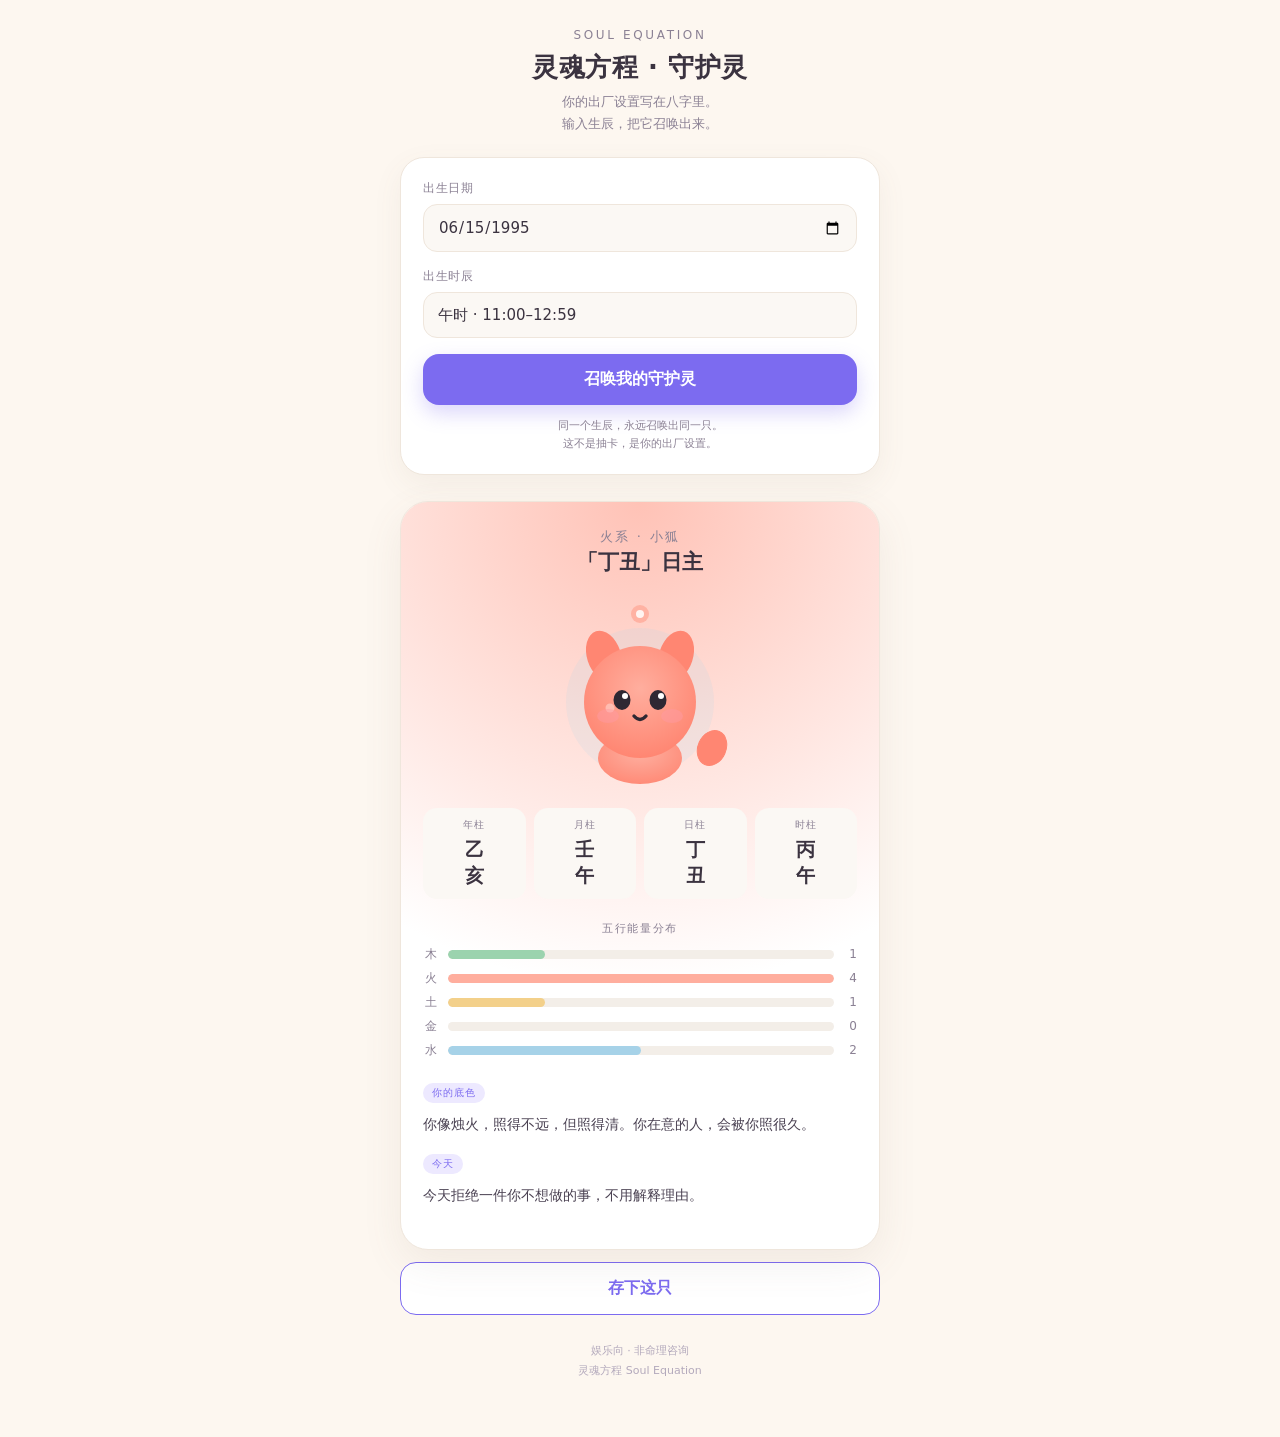
==== index.html @ 12e969fd "feat: 八字守护灵生成器（四柱 + 五行 + 确定性形象 + 卡片导出）" ====
<!DOCTYPE html>
<html lang="zh-CN">
<head>
<meta charset="UTF-8">
<meta name="viewport" content="width=device-width,initial-scale=1,viewport-fit=cover">
<title>灵魂方程 · 你的守护灵</title>
<style>
  :root{
    --bg:#FDF7F0; --ink:#3B3340; --sub:#8B8194;
    --card:#FFFFFF; --line:#EFE6DC;
    --wood:#9BD3AE; --fire:#FFAE9E; --earth:#F3D08A; --metal:#CFCFE6; --water:#A6D2E8;
    --accent:#7C6BF0; --accent-soft:#EDE9FF;
  }
  *{box-sizing:border-box;-webkit-tap-highlight-color:transparent}
  body{
    margin:0;background:var(--bg);color:var(--ink);
    font-family:"PingFang SC","Hiragino Sans GB","Microsoft YaHei",system-ui,-apple-system,sans-serif;
    min-height:100vh;
  }
  .wrap{max-width:520px;margin:0 auto;padding:28px 20px 56px}
  header{text-align:center;margin-bottom:22px}
  .eyebrow{font-size:12px;letter-spacing:.22em;color:var(--sub);margin-bottom:8px}
  h1{font-size:26px;margin:0 0 6px;font-weight:700;letter-spacing:.02em}
  .tagline{font-size:13px;color:var(--sub);line-height:1.7}
  .panel{
    background:var(--card);border:1px solid var(--line);border-radius:24px;
    padding:22px;box-shadow:0 10px 30px rgba(120,100,90,.07);
  }
  label{display:block;font-size:12px;color:var(--sub);margin:0 0 7px;letter-spacing:.06em}
  .field{margin-bottom:16px}
  input[type=date],select{
    width:100%;padding:13px 14px;font-size:15px;color:var(--ink);
    background:#FBF8F4;border:1px solid var(--line);border-radius:14px;
    font-family:inherit;appearance:none;outline:none;
  }
  input[type=date]:focus,select:focus{border-color:var(--accent);background:#fff}
  button{
    width:100%;padding:15px;font-size:16px;font-weight:600;font-family:inherit;
    color:#fff;background:var(--accent);border:0;border-radius:16px;cursor:pointer;
    transition:transform .12s ease,box-shadow .12s ease;
    box-shadow:0 8px 20px rgba(124,107,240,.28);
  }
  button:active{transform:translateY(1px) scale(.995)}
  button.ghost{
    background:#fff;color:var(--accent);border:1.5px solid var(--accent);
    box-shadow:none;margin-top:12px;
  }
  .hint{font-size:11px;color:var(--sub);text-align:center;margin-top:12px;line-height:1.6}

  #result{display:none;margin-top:26px}
  .spirit-card{
    background:var(--card);border:1px solid var(--line);border-radius:28px;
    padding:26px 22px;text-align:center;box-shadow:0 14px 40px rgba(120,100,90,.09);
    position:relative;overflow:hidden;
  }
  .spirit-card::before{
    content:"";position:absolute;inset:0;background:
      radial-gradient(circle at 50% 0%, var(--halo, #EDE9FF) 0%, transparent 62%);
    opacity:.75;pointer-events:none;
  }
  .spirit-card > *{position:relative}
  .spirit-name{font-size:13px;letter-spacing:.18em;color:var(--sub);margin-bottom:2px}
  .spirit-title{font-size:21px;font-weight:700;margin-bottom:14px}
  svg.spirit{width:200px;height:200px;display:block;margin:0 auto 6px}

  .pillars{display:grid;grid-template-columns:repeat(4,1fr);gap:8px;margin:18px 0 6px}
  .pillar{background:#FBF8F4;border-radius:14px;padding:10px 4px}
  .pillar .k{font-size:10px;color:var(--sub);letter-spacing:.1em;margin-bottom:5px}
  .pillar .v{font-size:19px;line-height:1.35;font-weight:600}
  .pillar .v span{display:block}

  .elem-title{font-size:11px;color:var(--sub);letter-spacing:.14em;margin:22px 0 10px}
  .bars{display:flex;flex-direction:column;gap:7px}
  .bar{display:flex;align-items:center;gap:9px;font-size:12px}
  .bar .lab{width:16px;color:var(--sub)}
  .bar .track{flex:1;height:9px;background:#F3EEE8;border-radius:6px;overflow:hidden}
  .bar .fill{height:100%;border-radius:6px;transition:width .5s cubic-bezier(.2,.8,.2,1)}
  .bar .num{width:14px;text-align:right;color:var(--sub);font-variant-numeric:tabular-nums}

  .words{margin-top:22px;text-align:left}
  .words p{font-size:14px;line-height:1.95;margin:0 0 14px;color:#4A4152}
  .words .marker{
    display:inline-block;font-size:10px;color:var(--accent);background:var(--accent-soft);
    padding:3px 9px;border-radius:20px;margin-bottom:8px;letter-spacing:.1em;
  }
  footer{text-align:center;font-size:11px;color:#B3A9BC;margin-top:26px;line-height:1.8}
  .shake{animation:shake .4s}
  @keyframes shake{25%{transform:translateX(-5px)}75%{transform:translateX(5px)}}
</style>
</head>
<body>
<div class="wrap">
  <header>
    <div class="eyebrow">SOUL EQUATION</div>
    <h1>灵魂方程 · 守护灵</h1>
    <div class="tagline">你的出厂设置写在八字里。<br>输入生辰，把它召唤出来。</div>
  </header>

  <div class="panel">
    <div class="field">
      <label for="birth">出生日期</label>
      <input type="date" id="birth" value="1995-06-15" min="1900-01-01" max="2100-12-31">
    </div>
    <div class="field">
      <label for="hour">出生时辰</label>
      <select id="hour">
        <option value="0">子时 · 23:00–00:59</option>
        <option value="1">丑时 · 01:00–02:59</option>
        <option value="2">寅时 · 03:00–04:59</option>
        <option value="3">卯时 · 05:00–06:59</option>
        <option value="4">辰时 · 07:00–08:59</option>
        <option value="5">巳时 · 09:00–10:59</option>
        <option value="6" selected>午时 · 11:00–12:59</option>
        <option value="7">未时 · 13:00–14:59</option>
        <option value="8">申时 · 15:00–16:59</option>
        <option value="9">酉时 · 17:00–18:59</option>
        <option value="10">戌时 · 19:00–20:59</option>
        <option value="11">亥时 · 21:00–22:59</option>
      </select>
    </div>
    <button id="summon">召唤我的守护灵</button>
    <div class="hint">同一个生辰，永远召唤出同一只。<br>这不是抽卡，是你的出厂设置。</div>
  </div>

  <div id="result">
    <div class="spirit-card" id="card">
      <div class="spirit-name" id="sName">—</div>
      <div class="spirit-title" id="sTitle">—</div>
      <div id="sSpirit"></div>
      <div class="pillars" id="pillars"></div>
      <div class="elem-title">五行能量分布</div>
      <div class="bars" id="bars"></div>
      <div class="words">
        <div class="marker">你的底色</div>
        <p id="wPersona"></p>
        <div class="marker">今天</div>
        <p id="wToday"></p>
      </div>
    </div>
    <button class="ghost" id="save">存下这只</button>
    <footer>娱乐向 · 非命理咨询<br>灵魂方程 Soul Equation</footer>
  </div>
</div>

<script>
(function(){
"use strict";

/* ---------- 基础常量 ---------- */
var STEMS = ["甲","乙","丙","丁","戊","己","庚","辛","壬","癸"];
var BRANCHES = ["子","丑","寅","卯","辰","巳","午","未","申","酉","戌","亥"];
var STEM_ELEM = ["木","木","火","火","土","土","金","金","水","水"];
var BRANCH_ELEM = ["水","土","木","木","土","火","火","土","金","金","土","水"];
var ELEMS = ["木","火","土","金","水"];
var ELEM_COLOR = {
  "木":["#9BD3AE","#6FBF8F"], "火":["#FFAE9E","#FF8672"],
  "土":["#F3D08A","#E0AE5C"], "金":["#CFCFE6","#A9A9CC"],
  "水":["#A6D2E8","#74B4D6"]
};
var ANIMAL = {"木":"小鹿","火":"小狐","土":"小熊","金":"小猫","水":"小鱼"};

/* ---------- 日柱：儒略日 ---------- */
function jdn(y,m,d){
  var a = Math.floor((14 - m)/12);
  var yy = y + 4800 - a;
  var mm = m + 12*a - 3;
  return d + Math.floor((153*mm + 2)/5) + 365*yy +
         Math.floor(yy/4) - Math.floor(yy/100) + Math.floor(yy/400) - 32045;
}

/* ---------- 年柱：立春分界（近似 2 月 4 日） ---------- */
function yearPillar(y,m,d){
  var yy = y;
  if (m < 2 || (m === 2 && d < 4)) yy = y - 1;
  var s = ((yy - 4) % 10 + 10) % 10;
  var b = ((yy - 4) % 12 + 12) % 12;
  return [s,b];
}

/* ---------- 月柱：节气月 + 五虎遁 ---------- */
/* 每个月的「节」近似日期，用于判定月支起点 */
var TERM = [
  {m:1,d:6,branch:1},  {m:2,d:4,branch:2},  {m:3,d:6,branch:3},
  {m:4,d:5,branch:4},  {m:5,d:6,branch:5},  {m:6,d:6,branch:6},
  {m:7,d:7,branch:7},  {m:8,d:8,branch:8},  {m:9,d:8,branch:9},
  {m:10,d:8,branch:10},{m:11,d:7,branch:11},{m:12,d:7,branch:0}
];
function monthBranchOf(m,d){
  /* 找到最后一个「节」早于当前日期的 */
  var cur = 1; /* 默认 丑，1月6日之前 */
  for (var i=0;i<TERM.length;i++){
    var t = TERM[i];
    if (m > t.m || (m === t.m && d >= t.d)) cur = t.branch;
  }
  return cur;
}
function monthPillar(y,m,d,yStem){
  var b = monthBranchOf(m,d);
  /* 寅月起的偏移：寅=0 ... 丑=11 */
  var offset = ((b - 2) % 12 + 12) % 12;
  /* 五虎遁：甲己之年丙作首 -> 寅月天干 = (年干%5)*2+2 */
  var yinStem = ((yStem % 5) * 2 + 2) % 10;
  var s = (yinStem + offset) % 10;
  return [s,b];
}

/* ---------- 时柱：五鼠遁 ---------- */
function hourPillar(dayStem, branchIdx){
  var ziStem = (dayStem % 5) * 2 % 10;
  return [(ziStem + branchIdx) % 10, branchIdx];
}

/* ---------- 组装四柱 ---------- */
function calc(y,m,d,hourBranch){
  var yp = yearPillar(y,m,d);
  var mp = monthPillar(y,m,d,yp[0]);
  var j = jdn(y,m,d);
  var dayIdx = ((j + 49) % 60 + 60) % 60;   /* 0 = 甲子 */
  var dp = [dayIdx % 10, dayIdx % 12];
  var hp = hourPillar(dp[0], hourBranch);
  return {year:yp, month:mp, day:dp, hour:hp, dayIdx:dayIdx};
}

/* ---------- 五行统计 ---------- */
function countElements(p){
  var c = {"木":0,"火":0,"土":0,"金":0,"水":0};
  [p.year,p.month,p.day,p.hour].forEach(function(pill){
    c[STEM_ELEM[pill[0]]]++;
    c[BRANCH_ELEM[pill[1]]]++;
  });
  return c;
}

/* ---------- 确定性哈希 ---------- */
function hash(str){
  var h = 2166136261;
  for (var i=0;i<str.length;i++){
    h ^= str.charCodeAt(i);
    h = Math.imul(h, 16777619);
  }
  return (h >>> 0);
}
function pick(h, seed, n){ return Math.floor((h / 7 + seed * 2654435761) % n); }

/* ---------- 文案库 ---------- */
var PERSONA = [
  "你是那种先长起来再说的树。别人还在算风险，你已经把根扎下去了。",
  "你不硬碰，你缠绕。等对方发现的时候，整面墙都已经归你了。",
  "你一出现，房间就亮了。代价是，你很难假装自己没事。",
  "你像烛火，照得不远，但照得清。你在意的人，会被你照很久。",
  "你是山。别人靠过来的时候，你连晃都不晃一下。",
  "你是土，什么都能长。你见过的东西太多，所以话很少。",
  "你是刀。你不想伤人，但你确实锋利，而且藏不住。",
  "你是首饰，不是武器。可你比武器更难被替代。",
  "你是大水，一直往低处走，但一路都在收东西。",
  "你是雨。不下的时候没人想起你，下的时候整个世界都湿了。"
];
var TODAY = {
  "木":"今天去做一件从没做过的小事，别规划，别复盘。",
  "火":"今天说一句你一直没说出口的话。就一句。",
  "土":"今天把一件拖着的事做完，做得丑也算完。",
  "金":"今天拒绝一件你不想做的事，不用解释理由。",
  "水":"今天允许自己什么都不做，一小时，不许有负罪感。",
  "全":"你什么都不缺。那就把今天的运气，借给别人一次。"
};

/* ---------- 形象参数 ---------- */
function spiritParams(p, els){
  var sorted = ELEMS.slice().sort(function(a,b){
    if (els[b] !== els[a]) return els[b] - els[a];
    return ELEMS.indexOf(a) - ELEMS.indexOf(b);
  });
  var dominant = sorted[0];
  var second = sorted[1];
  var missing = ELEMS.filter(function(e){ return els[e] === 0; });
  var key = STEMS[p.day[0]] + BRANCHES[p.day[1]] + STEMS[p.year[0]] + BRANCHES[p.hour[1]];
  var h = hash(key);
  return {
    dominant: dominant,
    second: second,
    missing: missing,
    animal: ANIMAL[dominant],
    c1: ELEM_COLOR[dominant][0],
    c2: ELEM_COLOR[dominant][1],
    accent: ELEM_COLOR[second][0],
    yin: (p.day[0] % 2 === 1),          /* 阳干为偶数位 */
    ear: p.hour[1] % 6,                  /* 0..5 六种耳型 */
    tail: pick(h, 3, 3),                 /* 0..2 */
    spots: pick(h, 5, 4),                /* 0..3 */
    blush: pick(h, 7, 2) === 1,
    horn: pick(h, 11, 3),                /* 0..2 */
    eye: ELEM_COLOR[dominant][1]
  };
}

/* ---------- SVG 绘制 ---------- */
function spiritSVG(s){
  var id = "g" + Math.floor(Math.random()*1e6);
  var earPath, tailPath = "", hornPath = "";
  /* 耳型 */
  if (s.ear === 0)      earPath = '<ellipse cx="64" cy="66" rx="17" ry="26" transform="rotate(-18 64 66)"/><ellipse cx="136" cy="66" rx="17" ry="26" transform="rotate(18 136 66)"/>';
  else if (s.ear === 1) earPath = '<circle cx="63" cy="70" r="16"/><circle cx="137" cy="70" r="16"/>';
  else if (s.ear === 2) earPath = '<path d="M62 84 L50 40 L82 62 Z"/><path d="M138 84 L150 40 L118 62 Z"/>';
  else if (s.ear === 3) earPath = '<ellipse cx="66" cy="72" rx="12" ry="18" transform="rotate(-32 66 72)"/><ellipse cx="134" cy="72" rx="12" ry="18" transform="rotate(32 134 72)"/>';
  else if (s.ear === 4) earPath = '<path d="M60 78 Q48 44 74 52 Q84 60 80 78 Z"/><path d="M140 78 Q152 44 126 52 Q116 60 120 78 Z"/>';
  else                  earPath = '<ellipse cx="68" cy="64" rx="14" ry="22" transform="rotate(-40 68 64)"/><ellipse cx="132" cy="64" rx="14" ry="22" transform="rotate(40 132 64)"/>';

  /* 角 / 天线（阴阳） */
  if (s.horn === 0) hornPath = '';
  else if (s.horn === 1) hornPath = '<path d="M96 48 Q92 26 100 18" stroke-linecap="round"/><path d="M104 48 Q108 26 101 18" stroke-linecap="round"/>';
  else hornPath = '<path d="M94 50 Q84 30 96 22 Q106 30 106 50" opacity=".9"/>';

  /* 尾巴 */
  if (s.tail === 0) tailPath = '<path d="M158 150 Q182 144 176 168 Q170 184 154 176" fill="none" stroke-width="9" stroke-linecap="round"/>';
  else if (s.tail === 1) tailPath = '<ellipse cx="172" cy="158" rx="14" ry="18" transform="rotate(24 172 158)"/>';
  else tailPath = '<path d="M156 152 Q184 158 170 178" fill="none" stroke-width="9" stroke-linecap="round"/>';

  /* 斑点 */
  var spots = "";
  var spotPos = [[70,118],[126,112],[104,86]];
  for (var i=0;i<s.spots;i++){
    spots += '<circle cx="'+spotPos[i][0]+'" cy="'+spotPos[i][1]+'" r="4.5" opacity=".35"/>';
  }

  return '' +
  '<svg class="spirit" viewBox="0 0 200 200" xmlns="http://www.w3.org/2000/svg" aria-label="守护灵">' +
    '<defs>' +
      '<radialGradient id="'+id+'" cx="50%" cy="38%" r="62%">' +
        '<stop offset="0%" stop-color="'+s.c1+'"/>' +
        '<stop offset="100%" stop-color="'+s.c2+'"/>' +
      '</radialGradient>' +
    '</defs>' +
    /* 光晕 */
    '<circle cx="100" cy="112" r="74" fill="'+s.accent+'" opacity=".14"/>' +
    /* 耳朵（在头后面） */
    '<g fill="'+s.c2+'">' + earPath + '</g>' +
    /* 身体 */
    '<ellipse cx="100" cy="168" rx="42" ry="26" fill="url(#'+id+')" opacity=".95"/>' +
    /* 尾巴 */
    '<g stroke="'+s.c2+'" fill="'+s.c2+'">' + tailPath + '</g>' +
    /* 头 */
    '<circle cx="100" cy="112" r="56" fill="url(#'+id+')"/>' +
    /* 角 */
    '<g stroke="'+s.accent+'" stroke-width="7" fill="'+s.accent+'">' + hornPath + '</g>' +
    /* 斑点 */
    '<g fill="#ffffff">' + spots + '</g>' +
    /* 腮红 */
    (s.blush ? '<ellipse cx="68" cy="126" rx="11" ry="7" fill="#FF9AA2" opacity=".5"/><ellipse cx="132" cy="126" rx="11" ry="7" fill="#FF9AA2" opacity=".5"/>' : '') +
    /* 眼睛 */
    '<ellipse cx="82" cy="110" rx="8.5" ry="10" fill="#2E2833"/>' +
    '<ellipse cx="118" cy="110" rx="8.5" ry="10" fill="#2E2833"/>' +
    '<circle cx="85" cy="106" r="3" fill="#fff"/>' +
    '<circle cx="121" cy="106" r="3" fill="#fff"/>' +
    /* 嘴 */
    '<path d="M94 126 Q100 133 106 126" fill="none" stroke="#2E2833" stroke-width="3.4" stroke-linecap="round"/>' +
    /* 五行小符号 */
    '<circle cx="100" cy="24" r="9" fill="'+s.c1+'" opacity=".9"/>' +
    '<circle cx="100" cy="24" r="4" fill="#fff" opacity=".85"/>' +
  '</svg>';
}

/* ---------- 渲染 ---------- */
var lastState = null;

function render(){
  var birthEl = document.getElementById("birth");
  var hourEl  = document.getElementById("hour");
  if (!birthEl.value){ birthEl.classList.add("shake"); setTimeout(function(){birthEl.classList.remove("shake");},450); return; }

  var parts = birthEl.value.split("-");
  var y = +parts[0], m = +parts[1], d = +parts[2];
  var hb = +hourEl.value;

  var p = calc(y,m,d,hb);
  var els = countElements(p);
  var s = spiritParams(p, els);

  /* 四柱 */
  var names = ["年","月","日","时"];
  var cols = [p.year,p.month,p.day,p.hour];
  var ph = "";
  for (var i=0;i<4;i++){
    ph += '<div class="pillar"><div class="k">'+names[i]+'柱</div>' +
          '<div class="v"><span>'+STEMS[cols[i][0]]+'</span><span>'+BRANCHES[cols[i][1]]+'</span></div></div>';
  }
  document.getElementById("pillars").innerHTML = ph;

  /* 五行条 */
  var maxv = Math.max.apply(null, ELEMS.map(function(e){return els[e];})) || 1;
  var bh = "";
  ELEMS.forEach(function(e){
    var w = Math.round(els[e]/maxv*100);
    bh += '<div class="bar"><div class="lab">'+e+'</div>' +
          '<div class="track"><div class="fill" style="width:'+w+'%;background:'+ELEM_COLOR[e][0]+'"></div></div>' +
          '<div class="num">'+els[e]+'</div></div>';
  });
  document.getElementById("bars").innerHTML = bh;

  /* 文案 */
  var missingKey = s.missing.length === 1 ? s.missing[0] : "全";
  document.getElementById("wPersona").textContent = PERSONA[p.day[0]];
  document.getElementById("wToday").textContent =
    TODAY[missingKey] || TODAY[s.dominant];

  /* 形象 */
  document.getElementById("sSpirit").innerHTML = spiritSVG(s);
  document.getElementById("sName").textContent = s.dominant + "系 · " + ANIMAL[s.dominant];
  document.getElementById("sTitle").textContent = "「" + STEMS[p.day[0]] + BRANCHES[p.day[1]] + "」日主";
  document.getElementById("card").style.setProperty("--halo", s.c1);

  document.getElementById("result").style.display = "block";
  lastState = {p:p, els:els, s:s};
  if (window.innerWidth < 620){
    setTimeout(function(){ document.getElementById("result").scrollIntoView({behavior:"smooth",block:"start"}); }, 60);
  }
}

/* ---------- 卡片导出 ---------- */
function wrapText(ctx, text, x, y, maxW, lineH){
  var line = "", lines = [];
  for (var i=0;i<text.length;i++){
    var test = line + text[i];
    if (ctx.measureText(test).width > maxW && line){
      lines.push(line); line = text[i];
    } else { line = test; }
  }
  if (line) lines.push(line);
  lines.forEach(function(l, idx){ ctx.fillText(l, x, y + idx*lineH); });
  return y + lines.length*lineH;
}

function saveCard(){
  if (!lastState) return;
  var st = lastState, p = st.p, els = st.els, s = st.s;
  var W = 1080, H = 1920;
  var cv = document.createElement("canvas");
  cv.width = W; cv.height = H;
  var ctx = cv.getContext("2d");

  /* 背景 */
  var g = ctx.createLinearGradient(0,0,0,H);
  g.addColorStop(0, "#FDF7F0"); g.addColorStop(1, "#F6EEE6");
  ctx.fillStyle = g; ctx.fillRect(0,0,W,H);

  /* 光晕 */
  var rg = ctx.createRadialGradient(W/2, 430, 40, W/2, 430, 620);
  rg.addColorStop(0, s.c1 + "AA"); rg.addColorStop(1, "#FDF7F000");
  ctx.fillStyle = rg; ctx.fillRect(0,0,W,1100);

  /* 标题 */
  ctx.textAlign = "center";
  ctx.fillStyle = "#8B8194";
  ctx.font = "500 26px 'PingFang SC','Microsoft YaHei',sans-serif";
  ctx.fillText("S O U L   E Q U A T I O N", W/2, 118);
  ctx.fillStyle = "#3B3340";
  ctx.font = "700 62px 'PingFang SC','Microsoft YaHei',sans-serif";
  ctx.fillText("灵魂方程", W/2, 196);
  ctx.fillStyle = "#8B8194";
  ctx.font = "400 30px 'PingFang SC','Microsoft YaHei',sans-serif";
  ctx.fillText(s.dominant + "系 · " + s.animal, W/2, 250);

  /* 守护灵 */
  var svgEl = document.querySelector("#sSpirit svg");
  if (svgEl){
    var clone = svgEl.cloneNode(true);
    clone.setAttribute("width","520"); clone.setAttribute("height","520");
    var data = new XMLSerializer().serializeToString(clone);
    var img = new Image();
    img.onload = function(){
      ctx.drawImage(img, (W-520)/2, 290, 520, 520);
      drawRest(ctx, W, H, p, els, s);
      finish(cv);
    };
    img.onerror = function(){ drawRest(ctx, W, H, p, els, s); finish(cv); };
    img.src = "data:image/svg+xml;charset=utf-8," + encodeURIComponent(data);
  } else {
    drawRest(ctx, W, H, p, els, s);
    finish(cv);
  }
}

function drawRest(ctx, W, H, p, els, s){
  ctx.textAlign = "center";

  /* 四柱 */
  var names = ["年柱","月柱","日柱","时柱"];
  var cols = [p.year,p.month,p.day,p.hour];
  var startX = 150, gap = 260;
  ctx.font = "400 26px 'PingFang SC','Microsoft YaHei',sans-serif";
  for (var i=0;i<4;i++){
    var cx = startX + i*gap;
    ctx.fillStyle = "#B3A9BC";
    ctx.fillText(names[i], cx, 880);
    ctx.fillStyle = "#3B3340";
    ctx.font = "600 54px 'PingFang SC','Microsoft YaHei',sans-serif";
    ctx.fillText(STEMS[cols[i][0]], cx, 936);
    ctx.fillText(BRANCHES[cols[i][1]], cx, 996);
    ctx.font = "400 26px 'PingFang SC','Microsoft YaHei',sans-serif";
  }

  /* 五行条 */
  var maxv = Math.max.apply(null, ELEMS.map(function(e){return els[e];})) || 1;
  var by = 1070;
  ctx.textAlign = "left";
  ELEMS.forEach(function(e, i){
    var y = by + i*54;
    ctx.fillStyle = "#8B8194";
    ctx.font = "400 28px 'PingFang SC','Microsoft YaHei',sans-serif";
    ctx.fillText(e, 110, y+9);
    /* 轨道 */
    ctx.fillStyle = "#F0E8E0";
    roundRect(ctx, 160, y, 680, 18, 9); ctx.fill();
    /* 填充 */
    ctx.fillStyle = ELEM_COLOR[e][0];
    roundRect(ctx, 160, y, Math.max(18, 680*els[e]/maxv), 18, 9); ctx.fill();
    ctx.fillStyle = "#8B8194";
    ctx.fillText(String(els[e]), 866, y+9);
  });

  /* 文案 */
  ctx.textAlign = "left";
  var y = 1360;
  ctx.fillStyle = "#7C6BF0";
  ctx.font = "500 24px 'PingFang SC','Microsoft YaHei',sans-serif";
  ctx.fillText("你 的 底 色", 110, y);
  y += 56;
  ctx.fillStyle = "#4A4152";
  ctx.font = "400 34px 'PingFang SC','Microsoft YaHei',sans-serif";
  y = wrapText(ctx, PERSONA[p.day[0]], 110, y, 860, 56);

  y += 44;
  ctx.fillStyle = "#7C6BF0";
  ctx.font = "500 24px 'PingFang SC','Microsoft YaHei',sans-serif";
  ctx.fillText("今 天", 110, y);
  y += 56;
  ctx.fillStyle = "#4A4152";
  ctx.font = "400 34px 'PingFang SC','Microsoft YaHei',sans-serif";
  var mk = s.missing.length === 1 ? s.missing[0] : "全";
  wrapText(ctx, TODAY[mk] || TODAY[s.dominant], 110, y, 860, 56);

  /* 页脚 */
  ctx.textAlign = "center";
  ctx.fillStyle = "#C3B9CB";
  ctx.font = "400 24px 'PingFang SC','Microsoft YaHei',sans-serif";
  ctx.fillText("娱乐向 · 非命理咨询", W/2, H-86);
  ctx.font = "400 22px 'PingFang SC','Microsoft YaHei',sans-serif";
  ctx.fillText("灵魂方程 Soul Equation", W/2, H-44);
}

function roundRect(ctx,x,y,w,h,r){
  ctx.beginPath();
  ctx.moveTo(x+r,y);
  ctx.arcTo(x+w,y,x+w,y+h,r);
  ctx.arcTo(x+w,y+h,x,y+h,r);
  ctx.arcTo(x,y+h,x,y,r);
  ctx.arcTo(x,y,x+w,y,r);
  ctx.closePath();
}

function finish(cv){
  var url = cv.toDataURL("image/png");
  var a = document.createElement("a");
  a.href = url;
  a.download = "守护灵-" + Date.now() + ".png";
  document.body.appendChild(a);
  if (typeof a.download === "undefined"){
    alert("这个浏览器不支持直接下载，长按图片保存即可。");
  }
  a.click();
  document.body.removeChild(a);
}

/* ---------- 绑定 ---------- */
document.getElementById("summon").addEventListener("click", render);
document.getElementById("save").addEventListener("click", saveCard);
document.getElementById("birth").addEventListener("keydown", function(e){
  if (e.key === "Enter") render();
});

/* 默认先召唤一次 */
render();

})();
</script>
</body>
</html>
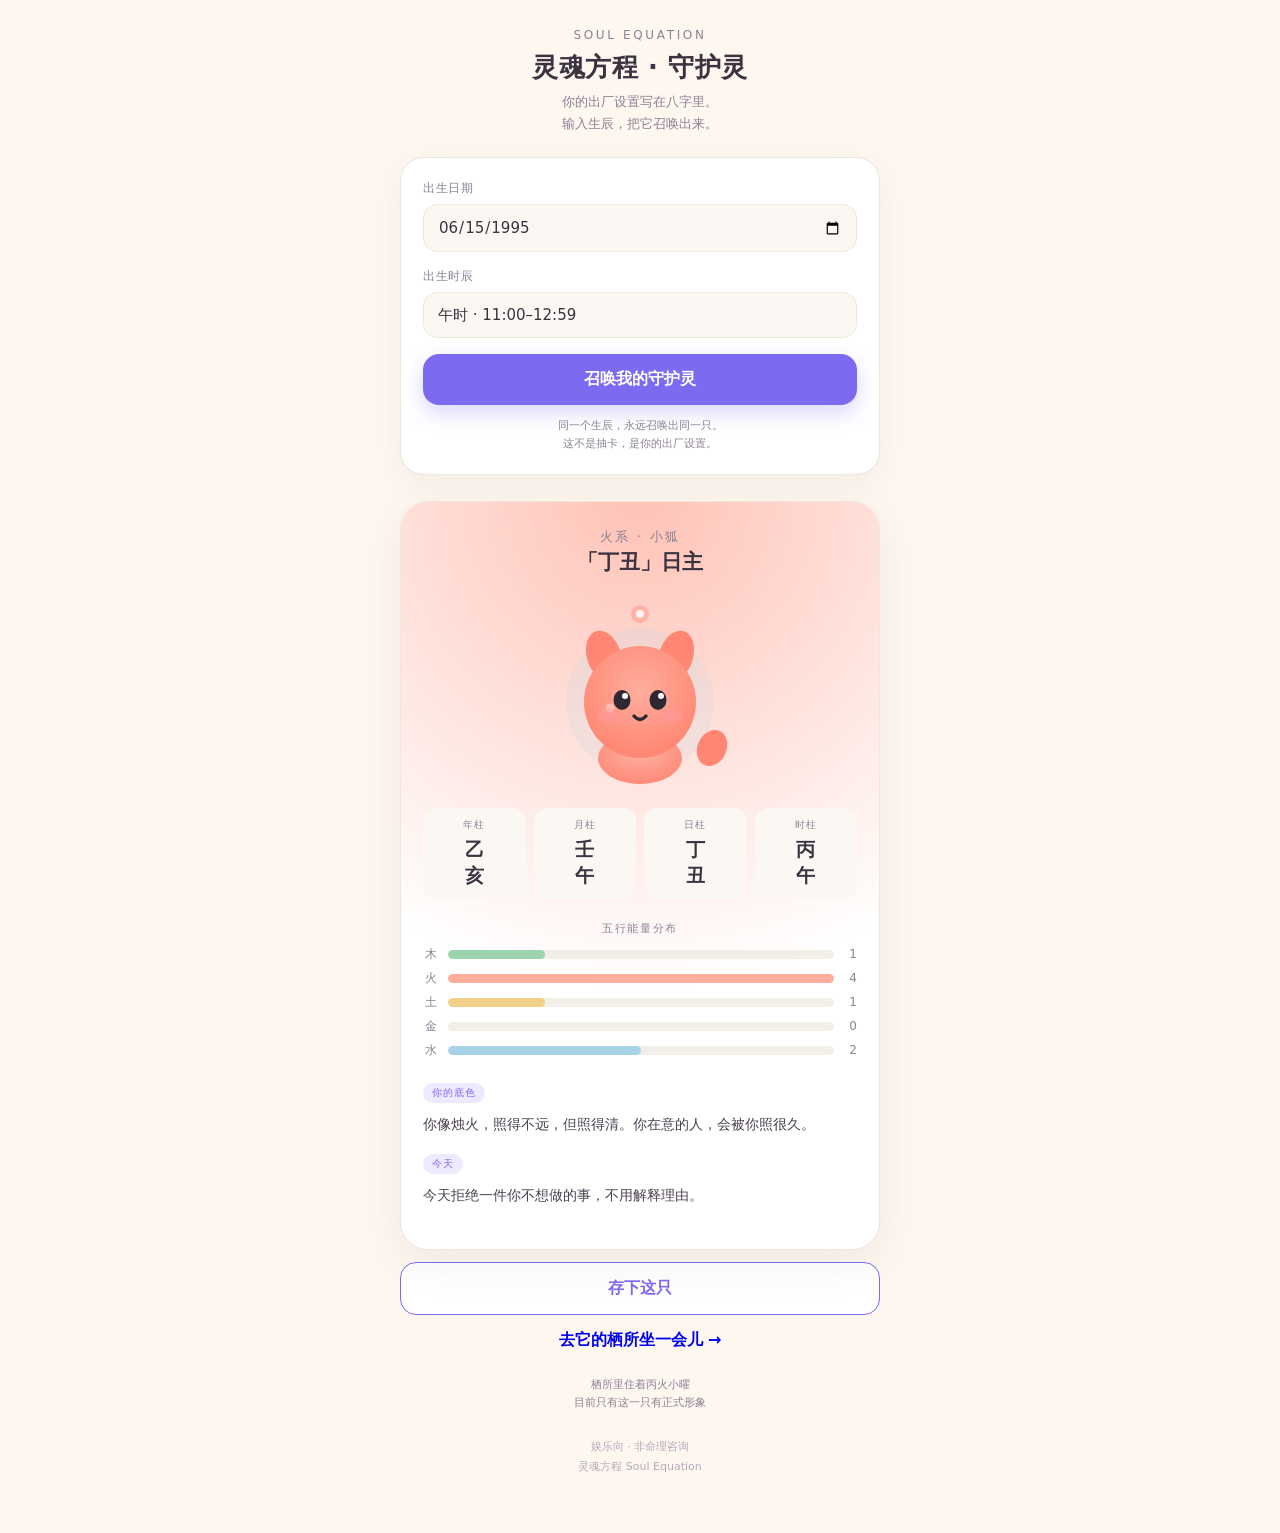
==== commit ba6e5b1a: "feat: 接入 2D 小曜栖所（交接包 source-handoff/app）+ 栖所入口；纳入 spirit-agent-integration 规格" ====
--- a/index.html
+++ b/index.html
@@ -46,6 +46,10 @@
     box-shadow:none;margin-top:12px;
   }
   .hint{font-size:11px;color:var(--sub);text-align:center;margin-top:12px;line-height:1.6}
+  a.ghost.link{
+    display:block;text-align:center;text-decoration:none;
+    padding:15px;font-size:16px;font-weight:600;border-radius:16px;
+  }
 
   #result{display:none;margin-top:26px}
   .spirit-card{
@@ -138,6 +142,8 @@
       </div>
     </div>
     <button class="ghost" id="save">存下这只</button>
+    <a class="ghost link" href="./spirit/">去它的栖所坐一会儿 →</a>
+    <div class="hint" style="margin-top:10px">栖所里住着丙火小曜<br>目前只有这一只有正式形象</div>
     <footer>娱乐向 · 非命理咨询<br>灵魂方程 Soul Equation</footer>
   </div>
 </div>
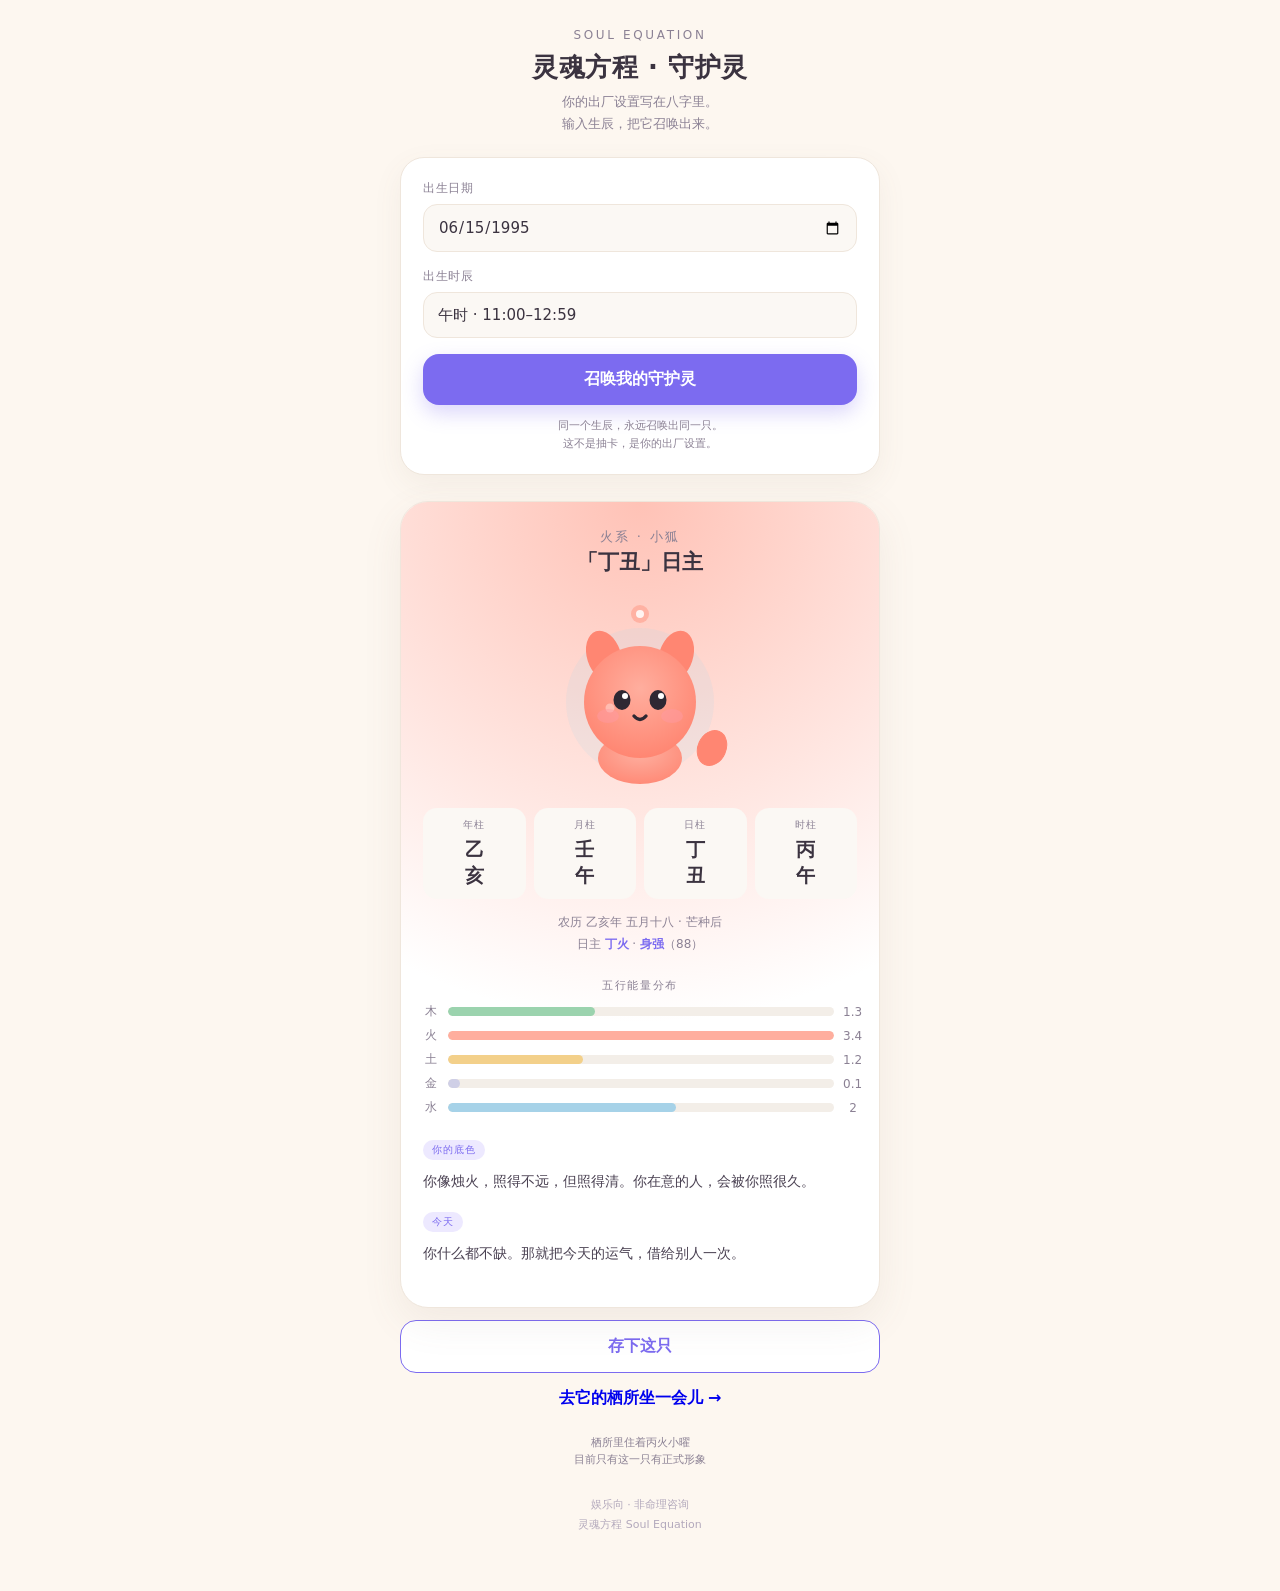
==== commit 0f6a3da4: "feat: 四柱改用 lunar-javascript（真节气/藏干加权/身强身弱/农历）" ====
--- a/index.html
+++ b/index.html
@@ -74,6 +74,8 @@
   .pillar .v span{display:block}
 
   .elem-title{font-size:11px;color:var(--sub);letter-spacing:.14em;margin:22px 0 10px}
+  .meta{font-size:12px;color:var(--sub);text-align:center;line-height:1.9;margin-top:12px}
+  .meta b{color:var(--accent);font-weight:600}
   .bars{display:flex;flex-direction:column;gap:7px}
   .bar{display:flex;align-items:center;gap:9px;font-size:12px}
   .bar .lab{width:16px;color:var(--sub)}
@@ -132,6 +134,7 @@
       <div class="spirit-title" id="sTitle">—</div>
       <div id="sSpirit"></div>
       <div class="pillars" id="pillars"></div>
+      <div class="meta" id="meta"></div>
       <div class="elem-title">五行能量分布</div>
       <div class="bars" id="bars"></div>
       <div class="words">
@@ -148,6 +151,7 @@
   </div>
 </div>
 
+<script src="lunar.js"></script>
 <script>
 (function(){
 "use strict";
@@ -165,76 +169,75 @@
 };
 var ANIMAL = {"木":"小鹿","火":"小狐","土":"小熊","金":"小猫","水":"小鱼"};
 
-/* ---------- 日柱：儒略日 ---------- */
-function jdn(y,m,d){
-  var a = Math.floor((14 - m)/12);
-  var yy = y + 4800 - a;
-  var mm = m + 12*a - 3;
-  return d + Math.floor((153*mm + 2)/5) + 365*yy +
-         Math.floor(yy/4) - Math.floor(yy/100) + Math.floor(yy/400) - 32045;
-}
-
-/* ---------- 年柱：立春分界（近似 2 月 4 日） ---------- */
-function yearPillar(y,m,d){
-  var yy = y;
-  if (m < 2 || (m === 2 && d < 4)) yy = y - 1;
-  var s = ((yy - 4) % 10 + 10) % 10;
-  var b = ((yy - 4) % 12 + 12) % 12;
-  return [s,b];
-}
-
-/* ---------- 月柱：节气月 + 五虎遁 ---------- */
-/* 每个月的「节」近似日期，用于判定月支起点 */
-var TERM = [
-  {m:1,d:6,branch:1},  {m:2,d:4,branch:2},  {m:3,d:6,branch:3},
-  {m:4,d:5,branch:4},  {m:5,d:6,branch:5},  {m:6,d:6,branch:6},
-  {m:7,d:7,branch:7},  {m:8,d:8,branch:8},  {m:9,d:8,branch:9},
-  {m:10,d:8,branch:10},{m:11,d:7,branch:11},{m:12,d:7,branch:0}
-];
-function monthBranchOf(m,d){
-  /* 找到最后一个「节」早于当前日期的 */
-  var cur = 1; /* 默认 丑，1月6日之前 */
-  for (var i=0;i<TERM.length;i++){
-    var t = TERM[i];
-    if (m > t.m || (m === t.m && d >= t.d)) cur = t.branch;
-  }
-  return cur;
-}
-function monthPillar(y,m,d,yStem){
-  var b = monthBranchOf(m,d);
-  /* 寅月起的偏移：寅=0 ... 丑=11 */
-  var offset = ((b - 2) % 12 + 12) % 12;
-  /* 五虎遁：甲己之年丙作首 -> 寅月天干 = (年干%5)*2+2 */
-  var yinStem = ((yStem % 5) * 2 + 2) % 10;
-  var s = (yinStem + offset) % 10;
-  return [s,b];
-}
-
-/* ---------- 时柱：五鼠遁 ---------- */
-function hourPillar(dayStem, branchIdx){
-  var ziStem = (dayStem % 5) * 2 % 10;
-  return [(ziStem + branchIdx) % 10, branchIdx];
-}
-
-/* ---------- 组装四柱 ---------- */
+/* ---------- 四柱：基于 lunar-javascript（真节气、真历法） ---------- */
+var HOUR_MAP = [0,2,4,6,8,10,12,14,16,18,20,22];
 function calc(y,m,d,hourBranch){
-  var yp = yearPillar(y,m,d);
-  var mp = monthPillar(y,m,d,yp[0]);
-  var j = jdn(y,m,d);
-  var dayIdx = ((j + 49) % 60 + 60) % 60;   /* 0 = 甲子 */
-  var dp = [dayIdx % 10, dayIdx % 12];
-  var hp = hourPillar(dp[0], hourBranch);
-  return {year:yp, month:mp, day:dp, hour:hp, dayIdx:dayIdx};
-}
-
-/* ---------- 五行统计 ---------- */
+  var h = HOUR_MAP[hourBranch];
+  var solar = Solar.fromYmdHms(y, m, d, h, 0, 0);
+  var lunar = solar.getLunar();
+  var ec = lunar.getEightChar();
+  var gz = [ec.getYear(), ec.getMonth(), ec.getDay(), ec.getTime()];
+  var pillars = gz.map(function(s){
+    return [STEMS.indexOf(s.charAt(0)), BRANCHES.indexOf(s.charAt(1))];
+  });
+  return {
+    year:pillars[0], month:pillars[1], day:pillars[2], hour:pillars[3],
+    lunarText: "农历 " + lunar.getYearInGanZhi() + "年 " + lunar.getMonthInChinese() + "月" + lunar.getDayInChinese(),
+    jieQi: (lunar.getPrevJieQi() ? lunar.getPrevJieQi().getName() : "")
+  };
+}
+
+/* ---------- 五行统计（含地支藏干加权） ---------- */
+var ZHI_CANG = {
+  "子":[["水",1.0]],
+  "丑":[["土",.6],["水",.3],["金",.1]],
+  "寅":[["木",.6],["火",.3],["土",.1]],
+  "卯":[["木",1.0]],
+  "辰":[["土",.6],["木",.3],["水",.1]],
+  "巳":[["火",.6],["土",.3],["金",.1]],
+  "午":[["火",.7],["土",.3]],
+  "未":[["土",.6],["火",.3],["木",.1]],
+  "申":[["金",.6],["水",.3],["土",.1]],
+  "酉":[["金",1.0]],
+  "戌":[["土",.6],["金",.3],["火",.1]],
+  "亥":[["水",.7],["木",.3]]
+};
 function countElements(p){
   var c = {"木":0,"火":0,"土":0,"金":0,"水":0};
-  [p.year,p.month,p.day,p.hour].forEach(function(pill){
-    c[STEM_ELEM[pill[0]]]++;
-    c[BRANCH_ELEM[pill[1]]]++;
+  [p.year,p.month,p.day,p.hour].forEach(function(pl){
+    c[STEM_ELEM[pl[0]]] += 1;
+    (ZHI_CANG[BRANCHES[pl[1]]] || []).forEach(function(x){ c[x[0]] += x[1]; });
   });
   return c;
+}
+
+/* ---------- 身强身弱 ---------- */
+var GEN = {"木":"火","火":"土","土":"金","金":"水","水":"木"};
+var GEN_BY = {"木":"水","火":"木","土":"火","金":"土","水":"金"};
+var CTRL = {"木":"土","火":"金","土":"水","金":"木","水":"火"};
+var CTRL_BY = {"木":"金","火":"水","土":"木","金":"火","水":"土"};
+var MONTH_WX = {"寅":"木","卯":"木","巳":"火","午":"火","辰":"土","戌":"土",
+                "丑":"土","未":"土","申":"金","酉":"金","亥":"水","子":"水"};
+
+function strength(p, els){
+  var day = STEM_ELEM[p.day[0]];
+  var mw = MONTH_WX[BRANCHES[p.month[1]]] || "";
+  var dl = 0;
+  if (mw === day) dl = 3;
+  else if (GEN_BY[day] === mw) dl = 2;
+  else if (CTRL_BY[day] === mw) dl = -2;
+
+  var support = (els[day] || 0) + (els[GEN_BY[day]] || 0);
+  var consume = (els[CTRL[day]] || 0) + (els[GEN[day]] || 0) + (els[CTRL_BY[day]] || 0);
+  var score = 50 + dl*8 + support*5 - consume*3;
+  var level = score >= 70 ? "身强" : (score >= 40 ? "中和" : "身弱");
+  return { level:level, score:Math.round(score), monthWuxing:mw, deLing:dl > 0 };
+}
+
+/* ---------- 十神 ---------- */
+var SHISHEN = ["比肩","劫财","食神","伤官","偏财","正财","七杀","正官","偏印","正印"];
+function shiShen(dayStem, targetStem){
+  return SHISHEN[((targetStem - dayStem) + 10) % 10];
 }
 
 /* ---------- 确定性哈希 ---------- */
@@ -380,6 +383,7 @@
   var p = calc(y,m,d,hb);
   var els = countElements(p);
   var s = spiritParams(p, els);
+  var st = strength(p, els);
 
   /* 四柱 */
   var names = ["年","月","日","时"];
@@ -390,6 +394,9 @@
           '<div class="v"><span>'+STEMS[cols[i][0]]+'</span><span>'+BRANCHES[cols[i][1]]+'</span></div></div>';
   }
   document.getElementById("pillars").innerHTML = ph;
+  document.getElementById("meta").innerHTML =
+    p.lunarText + " · " + p.jieQi + "后<br>" +
+    "日主 <b>" + STEMS[p.day[0]] + STEM_ELEM[p.day[0]] + "</b> · <b>" + st.level + "</b>（" + st.score + "）";
 
   /* 五行条 */
   var maxv = Math.max.apply(null, ELEMS.map(function(e){return els[e];})) || 1;
@@ -398,7 +405,7 @@
     var w = Math.round(els[e]/maxv*100);
     bh += '<div class="bar"><div class="lab">'+e+'</div>' +
           '<div class="track"><div class="fill" style="width:'+w+'%;background:'+ELEM_COLOR[e][0]+'"></div></div>' +
-          '<div class="num">'+els[e]+'</div></div>';
+          '<div class="num">'+(Math.round(els[e]*10)/10)+'</div></div>';
   });
   document.getElementById("bars").innerHTML = bh;
 
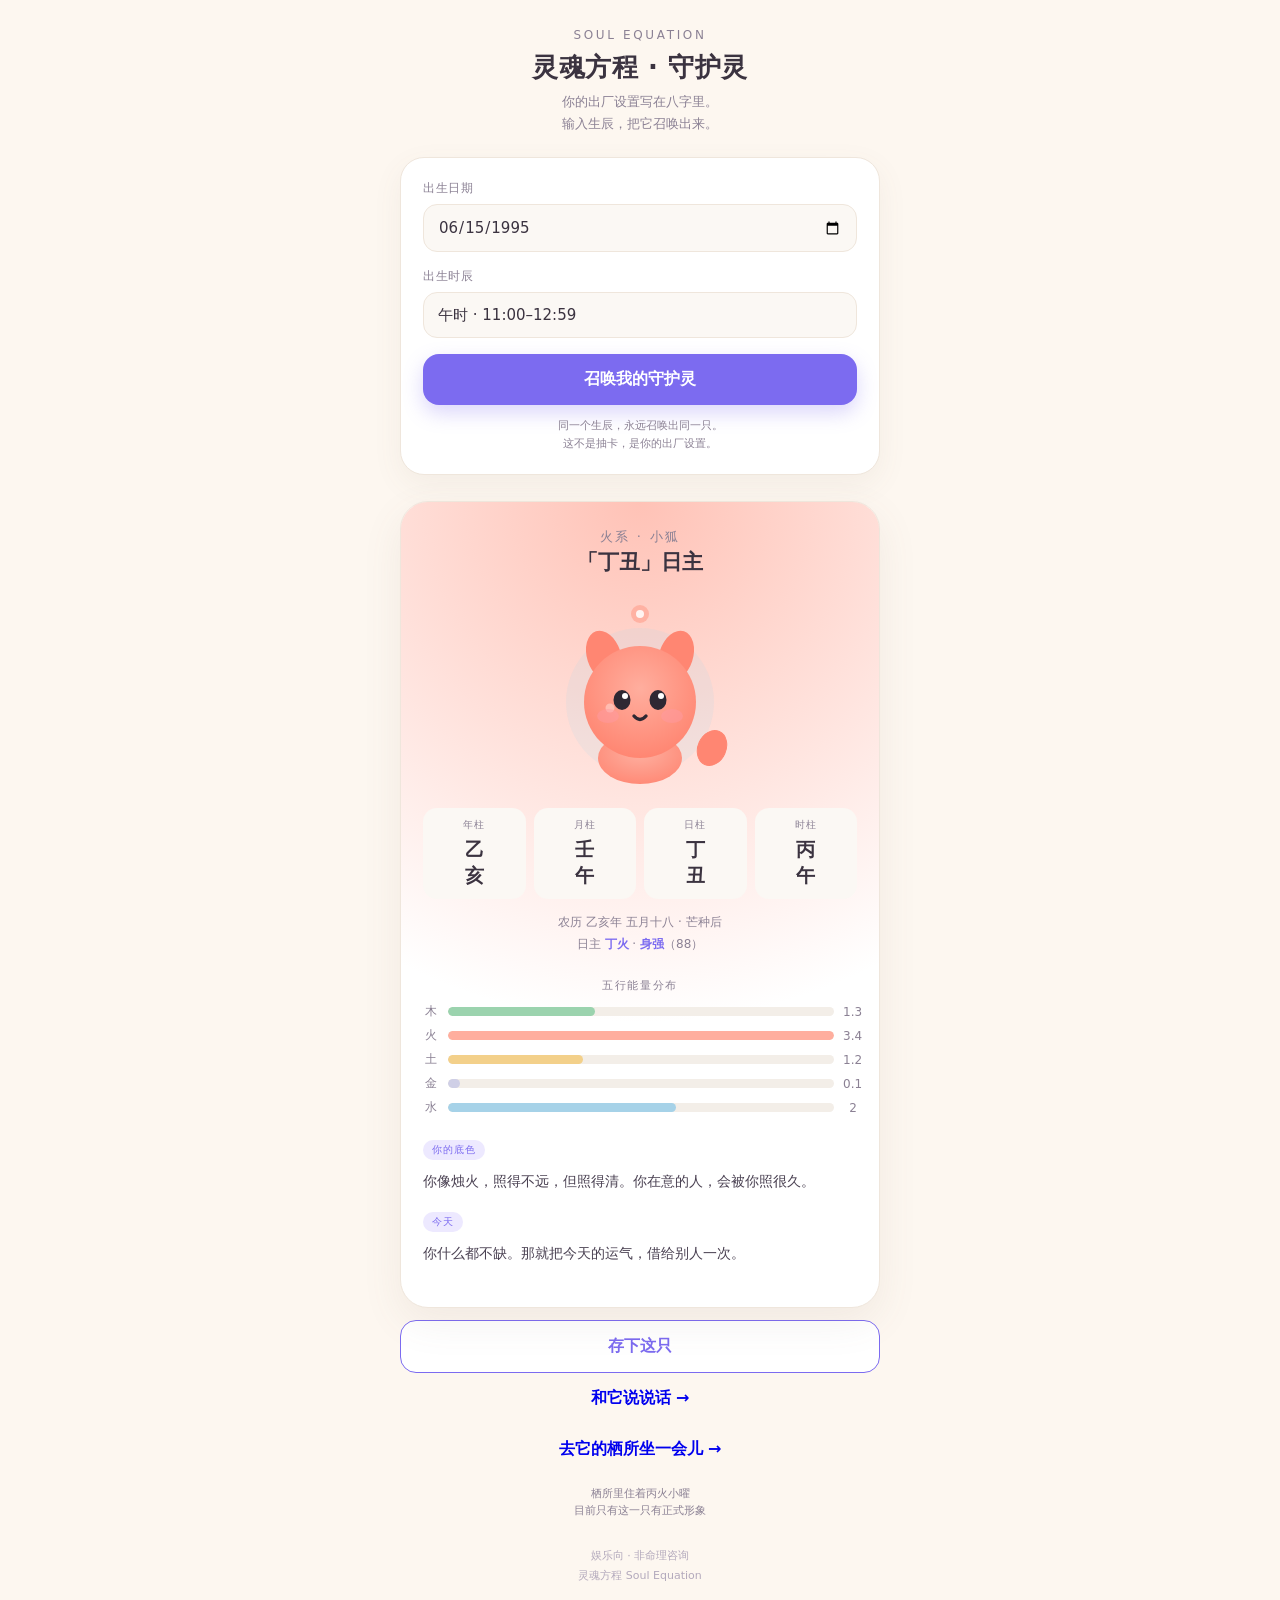
==== commit 5db52735: "feat: 真实 LLM 对话页 /live/ + 零依赖代理 server.js（SSE 流式，画像注入 system prompt）" ====
--- a/index.html
+++ b/index.html
@@ -145,6 +145,7 @@
       </div>
     </div>
     <button class="ghost" id="save">存下这只</button>
+    <a class="ghost link" href="./live/">和它说说话 →</a>
     <a class="ghost link" href="./spirit/">去它的栖所坐一会儿 →</a>
     <div class="hint" style="margin-top:10px">栖所里住着丙火小曜<br>目前只有这一只有正式形象</div>
     <footer>娱乐向 · 非命理咨询<br>灵魂方程 Soul Equation</footer>
@@ -423,6 +424,21 @@
 
   document.getElementById("result").style.display = "block";
   lastState = {p:p, els:els, s:s};
+
+  /* 存画像，供 /live/ 对话页使用 */
+  try{
+    localStorage.setItem("spirit-profile", JSON.stringify({
+      pillars: [0,1,2,3].map(function(i){ return STEMS[cols[i][0]] + BRANCHES[cols[i][1]]; }),
+      dayMaster: STEMS[p.day[0]] + STEM_ELEM[p.day[0]],
+      strength: st.level,
+      animal: s.animal,
+      dominant: s.dominant,
+      missing: s.missing,
+      elements: ELEMS.map(function(e){ return e + (Math.round(els[e]*10)/10); }).join(" "),
+      mood: "idle"
+    }));
+  }catch(e){}
+
   if (window.innerWidth < 620){
     setTimeout(function(){ document.getElementById("result").scrollIntoView({behavior:"smooth",block:"start"}); }, 60);
   }
